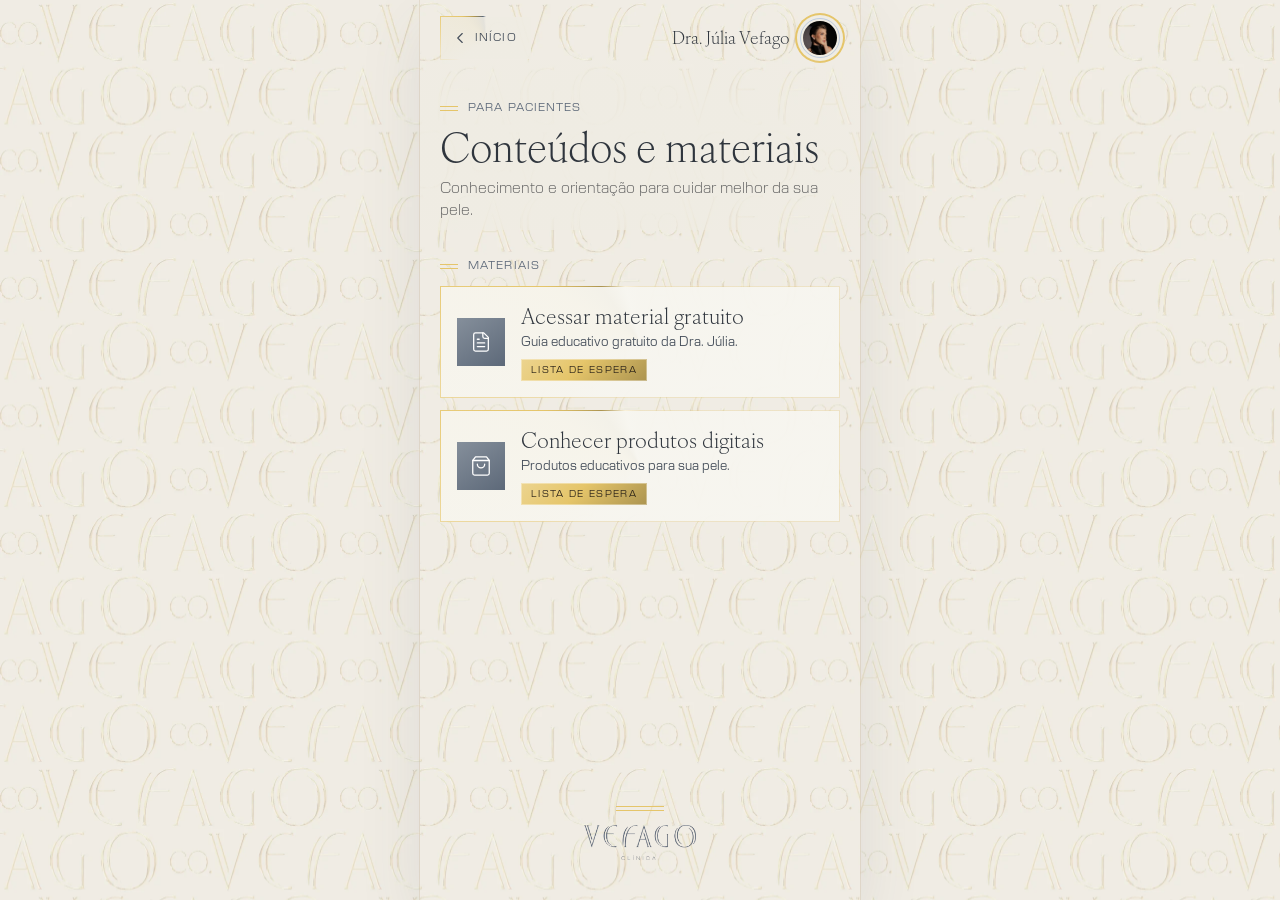
==== conteudos.html @ 75335a1c "Linktree Dra. Júlia Vefago: Início, Conteúdos e Instituto Co-Authored-By: Claude Opus 5.5 <noreply@a" ====
<!doctype html>
<html lang="pt-BR">
<head>
<meta charset="utf-8">
<meta name="viewport" content="width=device-width, initial-scale=1, viewport-fit=cover">
<title>Conteúdos e materiais · Dra. Júlia Vefago</title>
<meta name="description" content="Materiais educativos e produtos digitais da Dra. Júlia Vefago.">
<meta name="theme-color" content="#efece3">
<meta property="og:title" content="Conteúdos e materiais · Dra. Júlia Vefago">
<meta property="og:description" content="Materiais educativos e produtos digitais da Dra. Júlia Vefago.">
<meta property="og:image" content="/assets/dra-julia-vefago.webp">
<meta property="og:type" content="website">
<meta property="og:locale" content="pt_BR">
<link rel="icon" href="/assets/dra-julia-vefago.webp">
<link rel="preload" href="/assets/fonts/IvyOraText-Light.woff" as="font" type="font/woff" crossorigin>
<link rel="stylesheet" href="/assets/tokens.css">
<style>

@font-face{font-family:"IvyOra Text";src:url(/assets/fonts/IvyOraText-Light.woff) format("woff");font-weight:100 900;font-style:normal;font-display:swap}
@font-face{font-family:"New Science";src:url(/assets/fonts/NewScience-Thin.woff) format("woff");font-weight:100;font-style:normal;font-display:swap}
@font-face{font-family:"New Science";src:url(/assets/fonts/NewScience-Light.woff) format("woff");font-weight:300;font-style:normal;font-display:swap}
@font-face{font-family:"New Science";src:url(/assets/fonts/NewScience-Regular.woff) format("woff");font-weight:400;font-style:normal;font-display:swap}
@property --vf-a{syntax:"<angle>";inherits:false;initial-value:0deg}
@keyframes vf-spin{to{--vf-a:360deg}}
body{margin:0;background:#efece3;-webkit-font-smoothing:antialiased;font-synthesis:none}
a{color:#5d6979}a:hover{color:#464f5b}
.vf-wall{background-image:url(/assets/wallpaper.webp);background-repeat:repeat;background-size:340px auto;background-position:center top}
.vf-link{border:1.5px solid transparent;background:linear-gradient(160deg,#eff2f7 0%,#dee6ef 45%,#bdccdf 100%) padding-box,conic-gradient(from var(--vf-a),rgba(195,173,137,0) 0deg,rgba(195,173,137,0) 265deg,#ecd48f 295deg,#e5c56a 318deg,#ac9450 334deg,#5d6979 352deg,rgba(195,173,137,0) 360deg) border-box,linear-gradient(#d7c8b1,#d7c8b1) border-box;animation:vf-spin 6s linear infinite;transition:transform .2s ease,box-shadow .25s ease}
.vf-back{border:1.5px solid transparent;background:linear-gradient(rgba(239,236,227,.92),rgba(239,236,227,.92)) padding-box,conic-gradient(from var(--vf-a),rgba(195,173,137,0) 0deg,rgba(195,173,137,0) 230deg,#ecd48f 280deg,#e5c56a 312deg,#ac9450 332deg,#5d6979 352deg,rgba(195,173,137,0) 360deg) border-box;animation:vf-spin 6s linear infinite;animation-delay:-3s;transition:transform .2s ease}
.vf-link:hover,.vf-back:hover{transform:translateY(-1px)}
.vf-link:hover{box-shadow:0 12px 28px rgba(70,79,91,.14)}
.vf-link:active{transform:scale(.99)}
.vf-link:focus-visible,.vf-back:focus-visible{outline:2px solid #5d6979;outline-offset:3px}
.vf-form{border:1.5px solid transparent;background:linear-gradient(rgba(247,246,241,.95),rgba(247,246,241,.95)) padding-box,conic-gradient(from var(--vf-a),rgba(229,197,106,.25) 0deg,rgba(229,197,106,.25) 220deg,#ecd48f 265deg,#e5c56a 300deg,#ac9450 325deg,#f9f1da 345deg,rgba(229,197,106,.25) 360deg) border-box;animation:vf-spin 6s linear infinite;transition:transform .2s ease,box-shadow .25s ease}
.vf-form + .vf-form{animation-delay:-3s}
.vf-form:hover{transform:translateY(-1px);box-shadow:0 12px 28px rgba(70,79,91,.12)}
.vf-form:focus-visible{outline:2px solid #5d6979;outline-offset:3px}
@media (prefers-reduced-motion:reduce){.vf-link,.vf-back,.vf-form{animation:none}}

html{background:#efece3}
body{min-height:100vh;background-color:#efece3;background-image:url(/assets/wallpaper.webp);background-repeat:repeat;background-size:340px auto}
.vf-root{width:100%;max-width:440px;min-height:100vh;min-height:100dvh;margin:0 auto}
@media (min-width:480px){.vf-root{box-shadow:0 0 0 1px rgba(195,173,137,.25),0 24px 60px rgba(70,79,91,.10)}}
</style>
</head>
<body>
<div class="vf-wall vf-root" style=" box-sizing: border-box; background-color: var(--surface); color: var(--ink); font-family: var(--font-sans); display: flex; flex-direction: column; padding-bottom: 40px">

<header style="display: flex; align-items: center; justify-content: space-between; padding: 16px 20px 0">
<a class="vf-back" href="/" style="display: flex; align-items: center; gap: 6px; min-height: 44px; padding: 0 14px 0 10px; box-sizing: border-box; border-radius: 0; color: var(--brand-strong); text-decoration: none; font-size: 11px; line-height: 16px; font-weight: 400; letter-spacing: 0.1em; text-transform: uppercase"><svg width="18" height="18" viewBox="0 0 24 24" fill="none" stroke="currentColor" stroke-width="1.5" stroke-linecap="round" stroke-linejoin="round" aria-hidden="true"><path d="m15 18-6-6 6-6"/></svg>Início</a>
<div style="display: flex; align-items: center; gap: 10px">
<span style="font-family: var(--font-display); font-size: 17px; line-height: 20px; font-weight: 500; color: var(--ink)">Dra. Júlia Vefago</span>
<img src="/assets/dra-julia-vefago.webp" alt="" style="width: 40px; height: 40px; border-radius: 50%; object-fit: cover; padding: 2px; background: var(--surface); border: 1px solid var(--signature-blue); box-shadow: 0 0 0 3px var(--surface), 0 0 0 5px var(--gold-400); box-sizing: border-box">
</div>
</header>

<section style="display: flex; flex-direction: column; gap: 10px; padding: 40px 20px 8px; background: radial-gradient(ellipse 85% 75% at 35% 55%, rgba(239,236,227,.96) 0%, rgba(239,236,227,.85) 55%, rgba(239,236,227,0) 100%)">
<p style="margin: 0; display: flex; align-items: center; gap: 10px; font-size: 11px; line-height: 16px; font-weight: 400; letter-spacing: 0.1em; text-transform: uppercase; color: var(--brand)"><span style="width: 18px; height: 3px; border-top: 1px solid var(--gold-400); border-bottom: 1px solid var(--gold-400)"></span>Para pacientes</p>
<h1 style="margin: 0; font-family: var(--font-display); font-size: 40px; line-height: 42px; font-weight: 400; letter-spacing: 0; color: var(--ink)">Conteúdos e materiais</h1>
<p style="margin: 0; font-size: 15px; line-height: 22px; font-weight: 300; color: var(--ink-muted)">Conhecimento e orientação para cuidar melhor da sua pele.</p>
</section>

<main style="display: flex; flex-direction: column; gap: 12px; padding: 20px 20px 0">

<div style="display: flex; flex-direction: column; gap: 12px">
<p style="margin: 8px 0 0; display: flex; align-items: center; gap: 10px; font-size: 11px; line-height: 16px; font-weight: 400; letter-spacing: 0.1em; text-transform: uppercase; color: var(--brand)"><span style="width: 18px; height: 3px; border-top: 1px solid var(--gold-400); border-bottom: 1px solid var(--gold-400)"></span>Materiais</p>
<a class="vf-form" href="https://docs.google.com/forms/d/e/1FAIpQLSfJurE34i7GXrMvcHGBkDvWevO4Frg9Rt8OJAYVegTVzg6_gQ/viewform" target="_blank" rel="noopener noreferrer" style="display: flex; align-items: center; gap: 16px; padding: 16px; min-height: 88px; box-sizing: border-box; border-radius: 0; color: var(--ink); text-decoration: none">
<span style="flex: none; width: 48px; height: 48px; display: flex; align-items: center; justify-content: center; border-radius: 0; background: linear-gradient(145deg, var(--slate-300) 0%, var(--slate-400) 100%); color: #ffffff"><svg width="22" height="22" viewBox="0 0 24 24" fill="none" stroke="currentColor" stroke-width="1.4" stroke-linecap="round" stroke-linejoin="round" aria-hidden="true"><path d="M15 2H6a2 2 0 0 0-2 2v16a2 2 0 0 0 2 2h12a2 2 0 0 0 2-2V7Z"/><path d="M14 2v4a2 2 0 0 0 2 2h4"/><path d="M10 9H8"/><path d="M16 13H8"/><path d="M16 17H8"/></svg></span>
<span style="flex: 1; min-width: 0; display: flex; flex-direction: column; gap: 4px"><span style="font-family: var(--font-display); font-size: 21px; line-height: 26px; font-weight: 500">Acessar material gratuito</span><span style="font-size: 12.5px; line-height: 18px; font-weight: 400; color: var(--brand-strong)">Guia educativo gratuito da Dra. Júlia.</span><span style="align-self: flex-start; margin-top: 4px; padding: 4px 10px; border-radius: 0; background: linear-gradient(135deg, var(--gold-300) 0%, var(--gold-400) 45%, var(--gold-500) 100%); box-shadow: inset 0 0 0 1px rgba(255,255,255,.35); font-size: 9.5px; line-height: 14px; font-weight: 400; letter-spacing: 0.14em; text-transform: uppercase; color: var(--tan-700)">Lista de espera</span></span>
</a>
<a class="vf-form" href="https://docs.google.com/forms/d/e/1FAIpQLScnQIp0qudEwHZ3X28LDNQwx2rnPgCQ1VS3OzBlpybaaiGBhg/viewform" target="_blank" rel="noopener noreferrer" style="display: flex; align-items: center; gap: 16px; padding: 16px; min-height: 88px; box-sizing: border-box; border-radius: 0; color: var(--ink); text-decoration: none">
<span style="flex: none; width: 48px; height: 48px; display: flex; align-items: center; justify-content: center; border-radius: 0; background: linear-gradient(145deg, var(--slate-300) 0%, var(--slate-400) 100%); color: #ffffff"><svg width="22" height="22" viewBox="0 0 24 24" fill="none" stroke="currentColor" stroke-width="1.4" stroke-linecap="round" stroke-linejoin="round" aria-hidden="true"><path d="M6 2 3 6v14a2 2 0 0 0 2 2h14a2 2 0 0 0 2-2V6l-3-4Z"/><path d="M3 6h18"/><path d="M16 10a4 4 0 0 1-8 0"/></svg></span>
<span style="flex: 1; min-width: 0; display: flex; flex-direction: column; gap: 4px"><span style="font-family: var(--font-display); font-size: 21px; line-height: 26px; font-weight: 500">Conhecer produtos digitais</span><span style="font-size: 12.5px; line-height: 18px; font-weight: 400; color: var(--brand-strong)">Produtos educativos para sua pele.</span><span style="align-self: flex-start; margin-top: 4px; padding: 4px 10px; border-radius: 0; background: linear-gradient(135deg, var(--gold-300) 0%, var(--gold-400) 45%, var(--gold-500) 100%); box-shadow: inset 0 0 0 1px rgba(255,255,255,.35); font-size: 9.5px; line-height: 14px; font-weight: 400; letter-spacing: 0.14em; text-transform: uppercase; color: var(--tan-700)">Lista de espera</span></span>
</a>
</div>


</main>

<footer style="display: flex; flex-direction: column; align-items: center; gap: 14px; margin-top: auto; padding: 40px 20px 0">
<span aria-hidden="true" style="width: 48px; height: 3px; border-top: 1px solid var(--gold-400); border-bottom: 1px solid var(--gold-400)"></span>
<img src="/assets/logo-vefago.png" alt="Vefago Clínica" style="width: 112px; height: auto">
</footer>

</div>
</body>
</html>
---- assets/tokens.css ----
/* Vefago Co. — generated from tokens.json */
:root, [data-theme="light"] {
  --surface: var(--cream-200);
  --surface-raised: #ffffff;
  --surface-blue: #eff2f7;
  --surface-cream: var(--cream-100);
  --icon-tile: var(--signature-blue);
  --line: var(--tan-100);
  --ink: #2f353d;
  --ink-muted: #626262;
  --brand: #5d6979;
  --brand-strong: #464f5b;
  --on-brand: #ffffff;
  --gold: #dedac8;
  --gold-wash: var(--gold-100);
  --gold-rule: var(--gold-300);
  --gold-ink: var(--tan-500);
  --photo-ring: var(--tan-200);
  --signature-blue: #beccdf;
  --focus-ring: #5d6979;
  --blue-100: #eff2f7;
  --blue-200: #dee6ef;
  --blue-300: #ced9e7;
  --blue-400: #bdccdf;
  --blue-500: #8e99a7;
  --blue-600: #5f6670;
  --blue-700: #2f3338;
  --slate-100: #d7dade;
  --slate-200: #aeb4bc;
  --slate-300: #858f9b;
  --slate-400: #5d6979;
  --slate-500: #464f5b;
  --slate-600: #2f353d;
  --slate-700: #171a1e;
  --cream-100: #f7f6f1;
  --cream-200: #efece3;
  --cream-300: #e6e3d4;
  --cream-400: #ded9c6;
  --cream-500: #a7a395;
  --cream-600: #6f6d63;
  --cream-700: #383632;
  --gray-100: #d8d8d8;
  --gray-200: #b1b1b1;
  --gray-300: #898989;
  --gray-400: #626262;
  --gray-500: #4a4a4a;
  --gray-600: #313131;
  --gray-700: #191919;
  --tan-100: #ebe3d8;
  --tan-200: #d7c8b1;
  --tan-300: #c3ad89;
  --tan-400: #af9162;
  --tan-500: #836d4a;
  --tan-600: #584931;
  --tan-700: #2c2419;
  --gold-100: #f9f1da;
  --gold-200: #f2e2b5;
  --gold-300: #ecd48f;
  --gold-400: #e5c56a;
  --gold-500: #ac9450;
  --gold-600: #736335;
  --gold-700: #39311b;
  --shadow-card: 0 1px 2px rgba(47,53,61,0.04), 0 6px 20px rgba(47,53,61,0.05);
  --shadow-none: none;
}
:root {
  --space-1: 4px;
  --space-2: 8px;
  --space-3: 12px;
  --space-4: 16px;
  --space-5: 20px;
  --space-6: 24px;
  --space-8: 32px;
  --space-12: 48px;
  --radius-sm: 0;
  --radius-md: 0;
  --radius-lg: 0;
  --radius-pill: 999px;
  --font-display: "IvyOra Text", "IvyOra Display", Georgia, serif;
  --font-sans: "New Science", "Helvetica Neue", Arial, sans-serif;
}
.display-xl { font-family: var(--font-display); font-size: 44px; line-height: 46px; font-weight: 300; letter-spacing: 0; }
.display-lg { font-family: var(--font-display); font-size: 32px; line-height: 36px; font-weight: 300; letter-spacing: 0; }
.display-signature { font-family: var(--font-display); font-size: 26px; line-height: 30px; font-weight: 300; letter-spacing: 0; }
.title-card { font-family: var(--font-display); font-size: 21px; line-height: 26px; font-weight: 300; letter-spacing: 0; }
.eyebrow { font-family: var(--font-sans); font-size: 11px; line-height: 16px; font-weight: 400; letter-spacing: 0.1em; }
.credential { font-family: var(--font-sans); font-size: 11px; line-height: 18px; font-weight: 400; letter-spacing: 0.08em; }
.body { font-family: var(--font-sans); font-size: 15px; line-height: 22px; font-weight: 300; letter-spacing: 0; }
.caption { font-family: var(--font-sans); font-size: 13px; line-height: 18px; font-weight: 400; letter-spacing: 0.01em; }
.button { font-family: var(--font-sans); font-size: 12px; line-height: 16px; font-weight: 400; letter-spacing: 0.1em; }
@font-face { font-family: "IvyOra Text"; src: url("fonts/IvyOraText-Light.woff") format("woff"); font-weight: 100 900; font-style: normal; font-display: swap; }
@font-face { font-family: "New Science"; src: url("fonts/NewScience-Thin.woff") format("woff"); font-weight: 100; font-style: normal; font-display: swap; }
@font-face { font-family: "New Science"; src: url("fonts/NewScience-Light.woff") format("woff"); font-weight: 300; font-style: normal; font-display: swap; }
@font-face { font-family: "New Science"; src: url("fonts/NewScience-Regular.woff") format("woff"); font-weight: 400; font-style: normal; font-display: swap; }
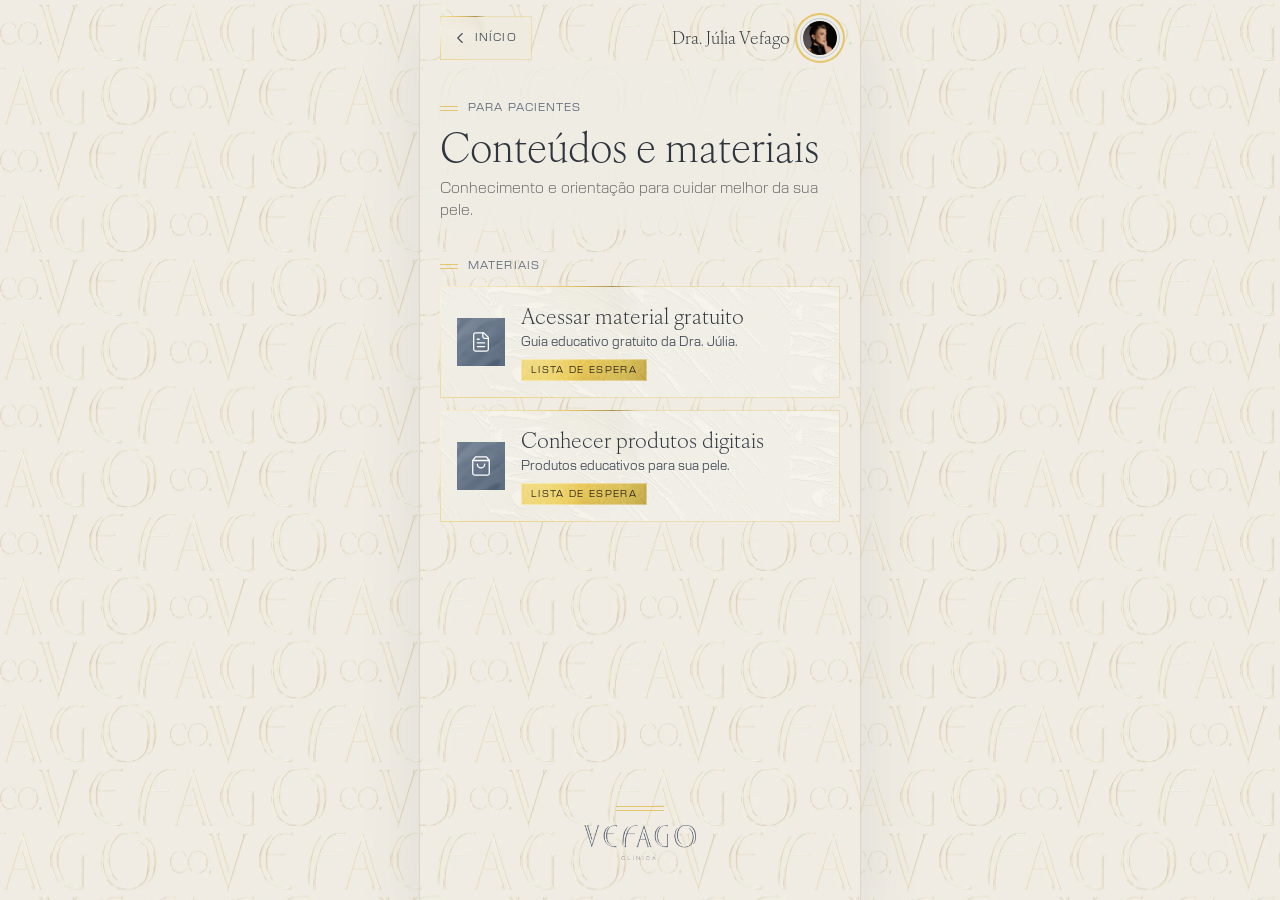
==== commit a8584d4d: "Bordas douradas animadas em todos os botões, texturas da marca e novos links de WhatsApp e Maps Co-A" ====
--- a/conteudos.html
+++ b/conteudos.html
@@ -36,6 +36,23 @@
 .vf-form:hover{transform:translateY(-1px);box-shadow:0 12px 28px rgba(70,79,91,.12)}
 .vf-form:focus-visible{outline:2px solid #5d6979;outline-offset:3px}
 @media (prefers-reduced-motion:reduce){.vf-link,.vf-back,.vf-form{animation:none}}
+/* borda dourada animada unificada + texturas */
+.vf-link,.vf-hub,.vf-cta,.vf-back,.vf-back-dark,.vf-form{position:relative;isolation:isolate}
+.vf-link{background:linear-gradient(160deg,#eff2f7 0%,#dee6ef 45%,#bdccdf 100%) padding-box,conic-gradient(from var(--vf-a),rgba(229,197,106,.38) 0deg,rgba(229,197,106,.38) 205deg,#ecd48f 250deg,#fbf3dc 282deg,#e5c56a 308deg,#ac9450 334deg,rgba(229,197,106,.38) 360deg) border-box}
+.vf-hub{overflow:hidden;background:linear-gradient(165deg,#f9f1da 0%,#f2e2b5 50%,#ecd48f 100%) padding-box,conic-gradient(from var(--vf-a),rgba(229,197,106,.38) 0deg,rgba(229,197,106,.38) 205deg,#ecd48f 250deg,#fbf3dc 282deg,#e5c56a 308deg,#ac9450 334deg,rgba(229,197,106,.38) 360deg) border-box}
+.vf-hub-dark{background:linear-gradient(160deg,#464f5b 0%,#2f353d 100%) padding-box,conic-gradient(from var(--vf-a),rgba(229,197,106,.38) 0deg,rgba(229,197,106,.38) 205deg,#ecd48f 250deg,#fbf3dc 282deg,#e5c56a 308deg,#ac9450 334deg,rgba(229,197,106,.38) 360deg) border-box}
+.vf-cta{background:linear-gradient(135deg,#5d6979 0%,#464f5b 100%) padding-box,conic-gradient(from var(--vf-a),rgba(229,197,106,.38) 0deg,rgba(229,197,106,.38) 205deg,#ecd48f 250deg,#fbf3dc 282deg,#e5c56a 308deg,#ac9450 334deg,rgba(229,197,106,.38) 360deg) border-box}
+.vf-back{background:linear-gradient(rgba(239,236,227,.92),rgba(239,236,227,.92)) padding-box,conic-gradient(from var(--vf-a),rgba(229,197,106,.38) 0deg,rgba(229,197,106,.38) 205deg,#ecd48f 250deg,#fbf3dc 282deg,#e5c56a 308deg,#ac9450 334deg,rgba(229,197,106,.38) 360deg) border-box}
+.vf-back-dark{background:linear-gradient(#2f353d,#2f353d) padding-box,conic-gradient(from var(--vf-a),rgba(229,197,106,.38) 0deg,rgba(229,197,106,.38) 205deg,#ecd48f 250deg,#fbf3dc 282deg,#e5c56a 308deg,#ac9450 334deg,rgba(229,197,106,.38) 360deg) border-box}
+.vf-form{background:linear-gradient(rgba(247,246,241,.95),rgba(247,246,241,.95)) padding-box,conic-gradient(from var(--vf-a),rgba(229,197,106,.38) 0deg,rgba(229,197,106,.38) 205deg,#ecd48f 250deg,#fbf3dc 282deg,#e5c56a 308deg,#ac9450 334deg,rgba(229,197,106,.38) 360deg) border-box}
+.vf-link::before,.vf-hub::before,.vf-cta::before,.vf-form::before{content:"";position:absolute;inset:0;z-index:-1;pointer-events:none}
+.vf-link::before{background:url(/assets/tex-water.webp) center/420px auto;mix-blend-mode:multiply;opacity:.3}
+.vf-cta::before{background:url(/assets/tex-ripple.webp) 30% 40%/300px auto;mix-blend-mode:soft-light;opacity:.3}
+.vf-hub::before{background:url(/assets/tex-gold.webp) center/300px auto;mix-blend-mode:multiply;opacity:.22}
+.vf-hub-dark::before{background:url(/assets/tex-ripple.webp) 60% 30%/340px auto;mix-blend-mode:soft-light;opacity:.3}
+.vf-form::before{background:url(/assets/tex-lines.webp) center/300px auto;mix-blend-mode:multiply;opacity:.09}
+.vf-hub::after{content:"";position:absolute;right:-70px;bottom:-46px;width:260px;height:152px;z-index:-1;pointer-events:none;background:url("data:image/svg+xml,%3Csvg xmlns='http://www.w3.org/2000/svg' viewBox='0 0 240 140'%3E%3Cg fill='none' stroke='%23ac9450' stroke-width='.8'%3E%3Ccircle cx='80' cy='70' r='58'/%3E%3Ccircle cx='160' cy='70' r='58'/%3E%3Ccircle cx='120' cy='70' r='38'/%3E%3C/g%3E%3C/svg%3E") center/contain no-repeat;opacity:.45}
+.vf-hub-dark::after{background-image:url("data:image/svg+xml,%3Csvg xmlns='http://www.w3.org/2000/svg' viewBox='0 0 240 140'%3E%3Cg fill='none' stroke='%23ecd48f' stroke-width='.8'%3E%3Ccircle cx='80' cy='70' r='58'/%3E%3Ccircle cx='160' cy='70' r='58'/%3E%3Ccircle cx='120' cy='70' r='38'/%3E%3C/g%3E%3C/svg%3E");opacity:.28}
 
 html{background:#efece3}
 body{min-height:100vh;background-color:#efece3;background-image:url(/assets/wallpaper.webp);background-repeat:repeat;background-size:340px auto}
@@ -65,12 +82,12 @@
 <div style="display: flex; flex-direction: column; gap: 12px">
 <p style="margin: 8px 0 0; display: flex; align-items: center; gap: 10px; font-size: 11px; line-height: 16px; font-weight: 400; letter-spacing: 0.1em; text-transform: uppercase; color: var(--brand)"><span style="width: 18px; height: 3px; border-top: 1px solid var(--gold-400); border-bottom: 1px solid var(--gold-400)"></span>Materiais</p>
 <a class="vf-form" href="https://docs.google.com/forms/d/e/1FAIpQLSfJurE34i7GXrMvcHGBkDvWevO4Frg9Rt8OJAYVegTVzg6_gQ/viewform" target="_blank" rel="noopener noreferrer" style="display: flex; align-items: center; gap: 16px; padding: 16px; min-height: 88px; box-sizing: border-box; border-radius: 0; color: var(--ink); text-decoration: none">
-<span style="flex: none; width: 48px; height: 48px; display: flex; align-items: center; justify-content: center; border-radius: 0; background: linear-gradient(145deg, var(--slate-300) 0%, var(--slate-400) 100%); color: #ffffff"><svg width="22" height="22" viewBox="0 0 24 24" fill="none" stroke="currentColor" stroke-width="1.4" stroke-linecap="round" stroke-linejoin="round" aria-hidden="true"><path d="M15 2H6a2 2 0 0 0-2 2v16a2 2 0 0 0 2 2h12a2 2 0 0 0 2-2V7Z"/><path d="M14 2v4a2 2 0 0 0 2 2h4"/><path d="M10 9H8"/><path d="M16 13H8"/><path d="M16 17H8"/></svg></span>
-<span style="flex: 1; min-width: 0; display: flex; flex-direction: column; gap: 4px"><span style="font-family: var(--font-display); font-size: 21px; line-height: 26px; font-weight: 500">Acessar material gratuito</span><span style="font-size: 12.5px; line-height: 18px; font-weight: 400; color: var(--brand-strong)">Guia educativo gratuito da Dra. Júlia.</span><span style="align-self: flex-start; margin-top: 4px; padding: 4px 10px; border-radius: 0; background: linear-gradient(135deg, var(--gold-300) 0%, var(--gold-400) 45%, var(--gold-500) 100%); box-shadow: inset 0 0 0 1px rgba(255,255,255,.35); font-size: 9.5px; line-height: 14px; font-weight: 400; letter-spacing: 0.14em; text-transform: uppercase; color: var(--tan-700)">Lista de espera</span></span>
+<span style="flex: none; width: 48px; height: 48px; display: flex; align-items: center; justify-content: center; border-radius: 0; background: url(/assets/tex-ripple-soft.webp) 40% 40%/150px auto, linear-gradient(145deg, var(--slate-300) 0%, var(--slate-400) 100%); background-blend-mode: soft-light, normal; color: #ffffff"><svg width="22" height="22" viewBox="0 0 24 24" fill="none" stroke="currentColor" stroke-width="1.4" stroke-linecap="round" stroke-linejoin="round" aria-hidden="true"><path d="M15 2H6a2 2 0 0 0-2 2v16a2 2 0 0 0 2 2h12a2 2 0 0 0 2-2V7Z"/><path d="M14 2v4a2 2 0 0 0 2 2h4"/><path d="M10 9H8"/><path d="M16 13H8"/><path d="M16 17H8"/></svg></span>
+<span style="flex: 1; min-width: 0; display: flex; flex-direction: column; gap: 4px"><span style="font-family: var(--font-display); font-size: 21px; line-height: 26px; font-weight: 500">Acessar material gratuito</span><span style="font-size: 12.5px; line-height: 18px; font-weight: 400; color: var(--brand-strong)">Guia educativo gratuito da Dra. Júlia.</span><span style="align-self: flex-start; margin-top: 4px; padding: 4px 10px; border-radius: 0; background: url(/assets/tex-gold.webp) center/160px auto, linear-gradient(135deg, var(--gold-300) 0%, var(--gold-400) 45%, var(--gold-500) 100%); background-blend-mode: soft-light, normal; box-shadow: inset 0 0 0 1px rgba(255,255,255,.35); font-size: 9.5px; line-height: 14px; font-weight: 400; letter-spacing: 0.14em; text-transform: uppercase; color: var(--tan-700)">Lista de espera</span></span>
 </a>
 <a class="vf-form" href="https://docs.google.com/forms/d/e/1FAIpQLScnQIp0qudEwHZ3X28LDNQwx2rnPgCQ1VS3OzBlpybaaiGBhg/viewform" target="_blank" rel="noopener noreferrer" style="display: flex; align-items: center; gap: 16px; padding: 16px; min-height: 88px; box-sizing: border-box; border-radius: 0; color: var(--ink); text-decoration: none">
-<span style="flex: none; width: 48px; height: 48px; display: flex; align-items: center; justify-content: center; border-radius: 0; background: linear-gradient(145deg, var(--slate-300) 0%, var(--slate-400) 100%); color: #ffffff"><svg width="22" height="22" viewBox="0 0 24 24" fill="none" stroke="currentColor" stroke-width="1.4" stroke-linecap="round" stroke-linejoin="round" aria-hidden="true"><path d="M6 2 3 6v14a2 2 0 0 0 2 2h14a2 2 0 0 0 2-2V6l-3-4Z"/><path d="M3 6h18"/><path d="M16 10a4 4 0 0 1-8 0"/></svg></span>
-<span style="flex: 1; min-width: 0; display: flex; flex-direction: column; gap: 4px"><span style="font-family: var(--font-display); font-size: 21px; line-height: 26px; font-weight: 500">Conhecer produtos digitais</span><span style="font-size: 12.5px; line-height: 18px; font-weight: 400; color: var(--brand-strong)">Produtos educativos para sua pele.</span><span style="align-self: flex-start; margin-top: 4px; padding: 4px 10px; border-radius: 0; background: linear-gradient(135deg, var(--gold-300) 0%, var(--gold-400) 45%, var(--gold-500) 100%); box-shadow: inset 0 0 0 1px rgba(255,255,255,.35); font-size: 9.5px; line-height: 14px; font-weight: 400; letter-spacing: 0.14em; text-transform: uppercase; color: var(--tan-700)">Lista de espera</span></span>
+<span style="flex: none; width: 48px; height: 48px; display: flex; align-items: center; justify-content: center; border-radius: 0; background: url(/assets/tex-ripple-soft.webp) 40% 40%/150px auto, linear-gradient(145deg, var(--slate-300) 0%, var(--slate-400) 100%); background-blend-mode: soft-light, normal; color: #ffffff"><svg width="22" height="22" viewBox="0 0 24 24" fill="none" stroke="currentColor" stroke-width="1.4" stroke-linecap="round" stroke-linejoin="round" aria-hidden="true"><path d="M6 2 3 6v14a2 2 0 0 0 2 2h14a2 2 0 0 0 2-2V6l-3-4Z"/><path d="M3 6h18"/><path d="M16 10a4 4 0 0 1-8 0"/></svg></span>
+<span style="flex: 1; min-width: 0; display: flex; flex-direction: column; gap: 4px"><span style="font-family: var(--font-display); font-size: 21px; line-height: 26px; font-weight: 500">Conhecer produtos digitais</span><span style="font-size: 12.5px; line-height: 18px; font-weight: 400; color: var(--brand-strong)">Produtos educativos para sua pele.</span><span style="align-self: flex-start; margin-top: 4px; padding: 4px 10px; border-radius: 0; background: url(/assets/tex-gold.webp) center/160px auto, linear-gradient(135deg, var(--gold-300) 0%, var(--gold-400) 45%, var(--gold-500) 100%); background-blend-mode: soft-light, normal; box-shadow: inset 0 0 0 1px rgba(255,255,255,.35); font-size: 9.5px; line-height: 14px; font-weight: 400; letter-spacing: 0.14em; text-transform: uppercase; color: var(--tan-700)">Lista de espera</span></span>
 </a>
 </div>
 
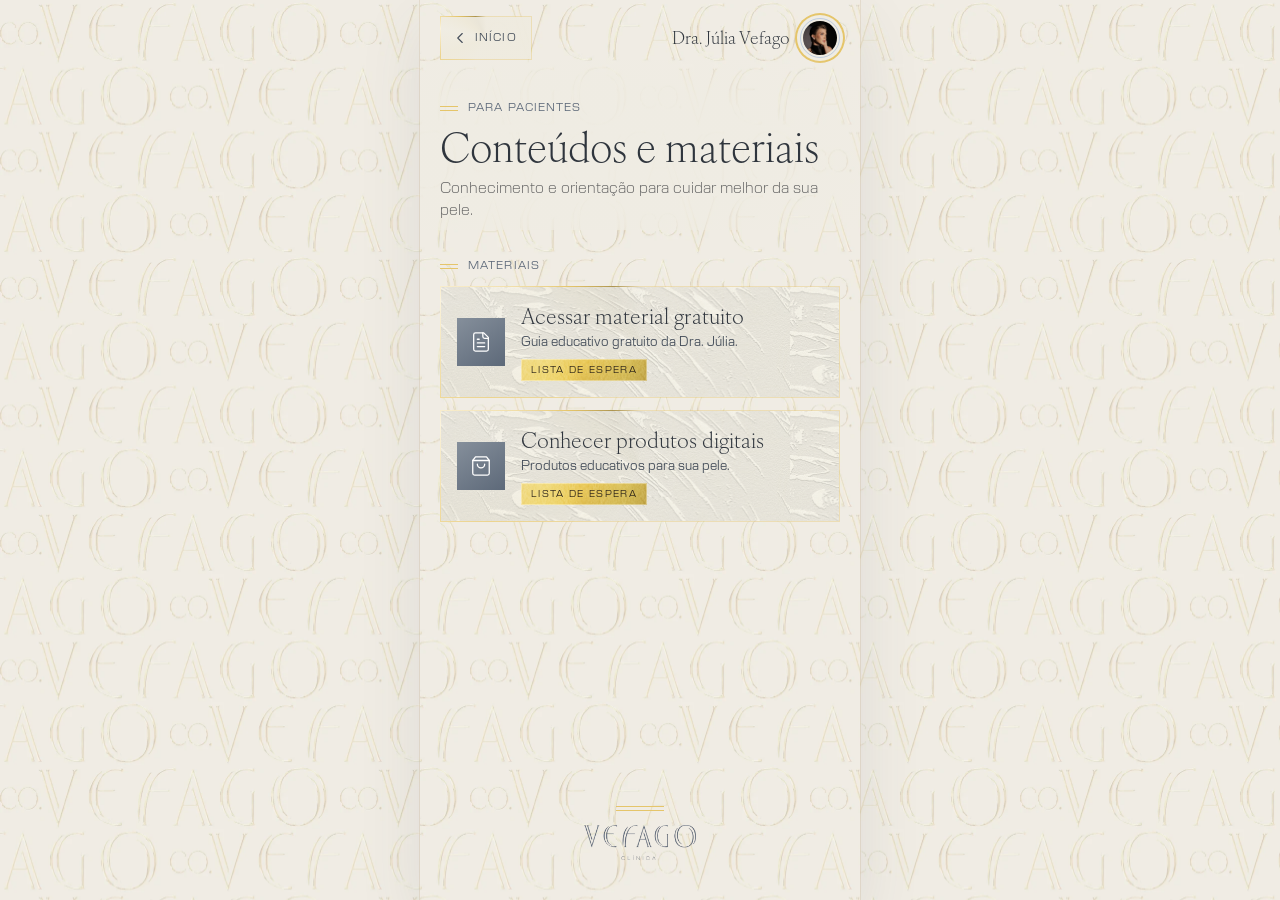
==== commit d5742d0e: "Texturas mais evidentes nos botões; fundos dos ícones sem textura Co-Authored-By: Claude Opus 5.5 <n" ====
--- a/conteudos.html
+++ b/conteudos.html
@@ -46,11 +46,11 @@
 .vf-back-dark{background:linear-gradient(#2f353d,#2f353d) padding-box,conic-gradient(from var(--vf-a),rgba(229,197,106,.38) 0deg,rgba(229,197,106,.38) 205deg,#ecd48f 250deg,#fbf3dc 282deg,#e5c56a 308deg,#ac9450 334deg,rgba(229,197,106,.38) 360deg) border-box}
 .vf-form{background:linear-gradient(rgba(247,246,241,.95),rgba(247,246,241,.95)) padding-box,conic-gradient(from var(--vf-a),rgba(229,197,106,.38) 0deg,rgba(229,197,106,.38) 205deg,#ecd48f 250deg,#fbf3dc 282deg,#e5c56a 308deg,#ac9450 334deg,rgba(229,197,106,.38) 360deg) border-box}
 .vf-link::before,.vf-hub::before,.vf-cta::before,.vf-form::before{content:"";position:absolute;inset:0;z-index:-1;pointer-events:none}
-.vf-link::before{background:url(/assets/tex-water.webp) center/420px auto;mix-blend-mode:multiply;opacity:.3}
-.vf-cta::before{background:url(/assets/tex-ripple.webp) 30% 40%/300px auto;mix-blend-mode:soft-light;opacity:.3}
-.vf-hub::before{background:url(/assets/tex-gold.webp) center/300px auto;mix-blend-mode:multiply;opacity:.22}
-.vf-hub-dark::before{background:url(/assets/tex-ripple.webp) 60% 30%/340px auto;mix-blend-mode:soft-light;opacity:.3}
-.vf-form::before{background:url(/assets/tex-lines.webp) center/300px auto;mix-blend-mode:multiply;opacity:.09}
+.vf-link::before{background:url(/assets/tex-water.webp) center/420px auto;mix-blend-mode:multiply;opacity:.7}
+.vf-cta::before{background:url(/assets/tex-ripple.webp) 30% 40%/300px auto;mix-blend-mode:soft-light;opacity:.62}
+.vf-hub::before{background:url(/assets/tex-gold.webp) center/300px auto;mix-blend-mode:multiply;opacity:.45}
+.vf-hub-dark::before{background:url(/assets/tex-ripple.webp) 60% 30%/340px auto;mix-blend-mode:soft-light;opacity:.6}
+.vf-form::before{background:url(/assets/tex-lines.webp) center/300px auto;mix-blend-mode:multiply;opacity:.22}
 .vf-hub::after{content:"";position:absolute;right:-70px;bottom:-46px;width:260px;height:152px;z-index:-1;pointer-events:none;background:url("data:image/svg+xml,%3Csvg xmlns='http://www.w3.org/2000/svg' viewBox='0 0 240 140'%3E%3Cg fill='none' stroke='%23ac9450' stroke-width='.8'%3E%3Ccircle cx='80' cy='70' r='58'/%3E%3Ccircle cx='160' cy='70' r='58'/%3E%3Ccircle cx='120' cy='70' r='38'/%3E%3C/g%3E%3C/svg%3E") center/contain no-repeat;opacity:.45}
 .vf-hub-dark::after{background-image:url("data:image/svg+xml,%3Csvg xmlns='http://www.w3.org/2000/svg' viewBox='0 0 240 140'%3E%3Cg fill='none' stroke='%23ecd48f' stroke-width='.8'%3E%3Ccircle cx='80' cy='70' r='58'/%3E%3Ccircle cx='160' cy='70' r='58'/%3E%3Ccircle cx='120' cy='70' r='38'/%3E%3C/g%3E%3C/svg%3E");opacity:.28}
 
@@ -82,11 +82,11 @@
 <div style="display: flex; flex-direction: column; gap: 12px">
 <p style="margin: 8px 0 0; display: flex; align-items: center; gap: 10px; font-size: 11px; line-height: 16px; font-weight: 400; letter-spacing: 0.1em; text-transform: uppercase; color: var(--brand)"><span style="width: 18px; height: 3px; border-top: 1px solid var(--gold-400); border-bottom: 1px solid var(--gold-400)"></span>Materiais</p>
 <a class="vf-form" href="https://docs.google.com/forms/d/e/1FAIpQLSfJurE34i7GXrMvcHGBkDvWevO4Frg9Rt8OJAYVegTVzg6_gQ/viewform" target="_blank" rel="noopener noreferrer" style="display: flex; align-items: center; gap: 16px; padding: 16px; min-height: 88px; box-sizing: border-box; border-radius: 0; color: var(--ink); text-decoration: none">
-<span style="flex: none; width: 48px; height: 48px; display: flex; align-items: center; justify-content: center; border-radius: 0; background: url(/assets/tex-ripple-soft.webp) 40% 40%/150px auto, linear-gradient(145deg, var(--slate-300) 0%, var(--slate-400) 100%); background-blend-mode: soft-light, normal; color: #ffffff"><svg width="22" height="22" viewBox="0 0 24 24" fill="none" stroke="currentColor" stroke-width="1.4" stroke-linecap="round" stroke-linejoin="round" aria-hidden="true"><path d="M15 2H6a2 2 0 0 0-2 2v16a2 2 0 0 0 2 2h12a2 2 0 0 0 2-2V7Z"/><path d="M14 2v4a2 2 0 0 0 2 2h4"/><path d="M10 9H8"/><path d="M16 13H8"/><path d="M16 17H8"/></svg></span>
+<span style="flex: none; width: 48px; height: 48px; display: flex; align-items: center; justify-content: center; border-radius: 0; background: linear-gradient(145deg, var(--slate-300) 0%, var(--slate-400) 100%); color: #ffffff"><svg width="22" height="22" viewBox="0 0 24 24" fill="none" stroke="currentColor" stroke-width="1.4" stroke-linecap="round" stroke-linejoin="round" aria-hidden="true"><path d="M15 2H6a2 2 0 0 0-2 2v16a2 2 0 0 0 2 2h12a2 2 0 0 0 2-2V7Z"/><path d="M14 2v4a2 2 0 0 0 2 2h4"/><path d="M10 9H8"/><path d="M16 13H8"/><path d="M16 17H8"/></svg></span>
 <span style="flex: 1; min-width: 0; display: flex; flex-direction: column; gap: 4px"><span style="font-family: var(--font-display); font-size: 21px; line-height: 26px; font-weight: 500">Acessar material gratuito</span><span style="font-size: 12.5px; line-height: 18px; font-weight: 400; color: var(--brand-strong)">Guia educativo gratuito da Dra. Júlia.</span><span style="align-self: flex-start; margin-top: 4px; padding: 4px 10px; border-radius: 0; background: url(/assets/tex-gold.webp) center/160px auto, linear-gradient(135deg, var(--gold-300) 0%, var(--gold-400) 45%, var(--gold-500) 100%); background-blend-mode: soft-light, normal; box-shadow: inset 0 0 0 1px rgba(255,255,255,.35); font-size: 9.5px; line-height: 14px; font-weight: 400; letter-spacing: 0.14em; text-transform: uppercase; color: var(--tan-700)">Lista de espera</span></span>
 </a>
 <a class="vf-form" href="https://docs.google.com/forms/d/e/1FAIpQLScnQIp0qudEwHZ3X28LDNQwx2rnPgCQ1VS3OzBlpybaaiGBhg/viewform" target="_blank" rel="noopener noreferrer" style="display: flex; align-items: center; gap: 16px; padding: 16px; min-height: 88px; box-sizing: border-box; border-radius: 0; color: var(--ink); text-decoration: none">
-<span style="flex: none; width: 48px; height: 48px; display: flex; align-items: center; justify-content: center; border-radius: 0; background: url(/assets/tex-ripple-soft.webp) 40% 40%/150px auto, linear-gradient(145deg, var(--slate-300) 0%, var(--slate-400) 100%); background-blend-mode: soft-light, normal; color: #ffffff"><svg width="22" height="22" viewBox="0 0 24 24" fill="none" stroke="currentColor" stroke-width="1.4" stroke-linecap="round" stroke-linejoin="round" aria-hidden="true"><path d="M6 2 3 6v14a2 2 0 0 0 2 2h14a2 2 0 0 0 2-2V6l-3-4Z"/><path d="M3 6h18"/><path d="M16 10a4 4 0 0 1-8 0"/></svg></span>
+<span style="flex: none; width: 48px; height: 48px; display: flex; align-items: center; justify-content: center; border-radius: 0; background: linear-gradient(145deg, var(--slate-300) 0%, var(--slate-400) 100%); color: #ffffff"><svg width="22" height="22" viewBox="0 0 24 24" fill="none" stroke="currentColor" stroke-width="1.4" stroke-linecap="round" stroke-linejoin="round" aria-hidden="true"><path d="M6 2 3 6v14a2 2 0 0 0 2 2h14a2 2 0 0 0 2-2V6l-3-4Z"/><path d="M3 6h18"/><path d="M16 10a4 4 0 0 1-8 0"/></svg></span>
 <span style="flex: 1; min-width: 0; display: flex; flex-direction: column; gap: 4px"><span style="font-family: var(--font-display); font-size: 21px; line-height: 26px; font-weight: 500">Conhecer produtos digitais</span><span style="font-size: 12.5px; line-height: 18px; font-weight: 400; color: var(--brand-strong)">Produtos educativos para sua pele.</span><span style="align-self: flex-start; margin-top: 4px; padding: 4px 10px; border-radius: 0; background: url(/assets/tex-gold.webp) center/160px auto, linear-gradient(135deg, var(--gold-300) 0%, var(--gold-400) 45%, var(--gold-500) 100%); background-blend-mode: soft-light, normal; box-shadow: inset 0 0 0 1px rgba(255,255,255,.35); font-size: 9.5px; line-height: 14px; font-weight: 400; letter-spacing: 0.14em; text-transform: uppercase; color: var(--tan-700)">Lista de espera</span></span>
 </a>
 </div>
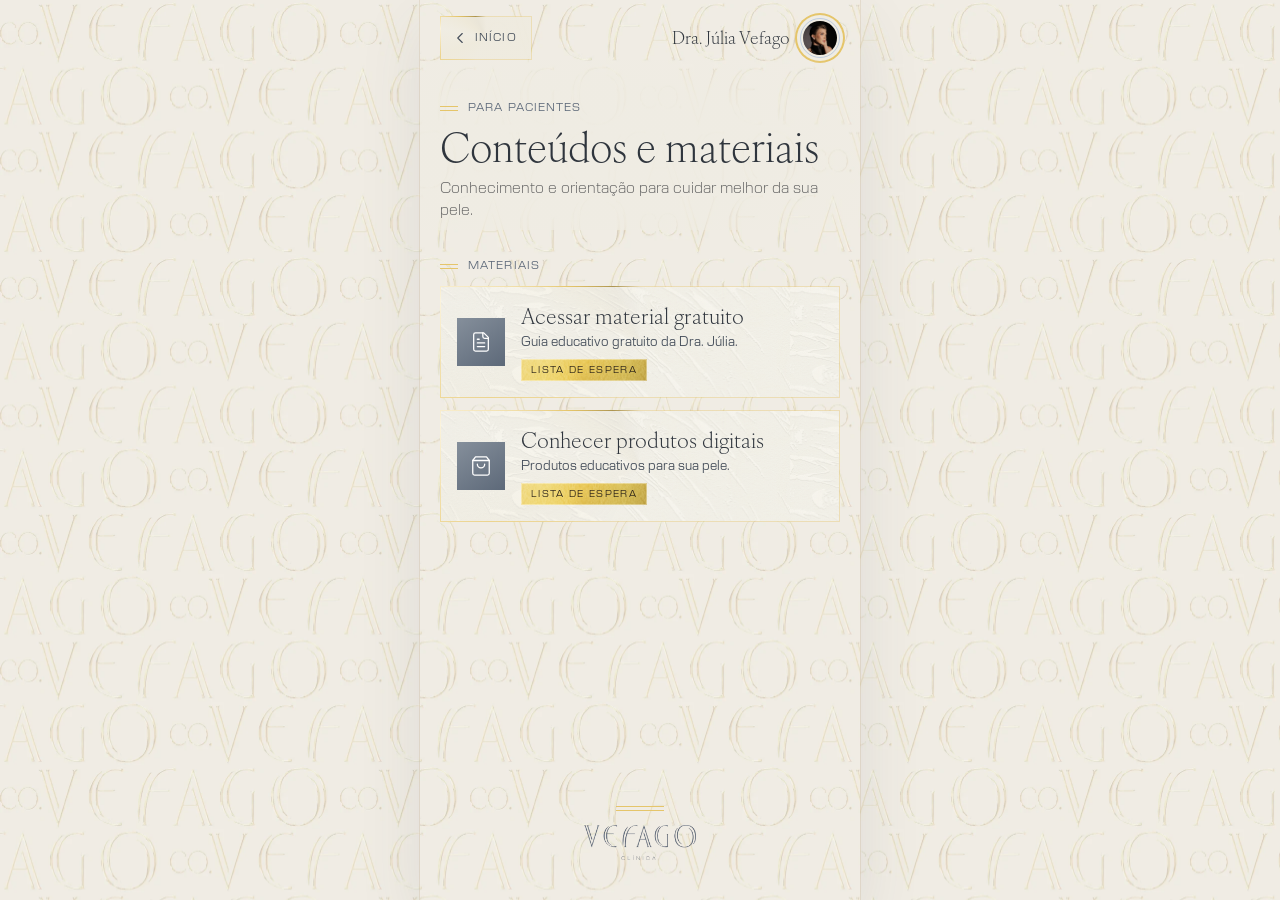
==== commit 7aca7458: "Dourado acetinado no card Conteúdos, água azul-clara nos botões de site e mapa, formulários com text" ====
--- a/conteudos.html
+++ b/conteudos.html
@@ -39,18 +39,18 @@
 /* borda dourada animada unificada + texturas */
 .vf-link,.vf-hub,.vf-cta,.vf-back,.vf-back-dark,.vf-form{position:relative;isolation:isolate}
 .vf-link{background:linear-gradient(160deg,#eff2f7 0%,#dee6ef 45%,#bdccdf 100%) padding-box,conic-gradient(from var(--vf-a),rgba(229,197,106,.38) 0deg,rgba(229,197,106,.38) 205deg,#ecd48f 250deg,#fbf3dc 282deg,#e5c56a 308deg,#ac9450 334deg,rgba(229,197,106,.38) 360deg) border-box}
-.vf-hub{overflow:hidden;background:linear-gradient(165deg,#f9f1da 0%,#f2e2b5 50%,#ecd48f 100%) padding-box,conic-gradient(from var(--vf-a),rgba(229,197,106,.38) 0deg,rgba(229,197,106,.38) 205deg,#ecd48f 250deg,#fbf3dc 282deg,#e5c56a 308deg,#ac9450 334deg,rgba(229,197,106,.38) 360deg) border-box}
+.vf-hub{overflow:hidden;background:linear-gradient(135deg,#f7ebc6 0%,#ecd48f 32%,#f6e4ad 52%,#e2c068 78%,#d4b05a 100%) padding-box,conic-gradient(from var(--vf-a),rgba(229,197,106,.38) 0deg,rgba(229,197,106,.38) 205deg,#ecd48f 250deg,#fbf3dc 282deg,#e5c56a 308deg,#ac9450 334deg,rgba(229,197,106,.38) 360deg) border-box}
 .vf-hub-dark{background:linear-gradient(160deg,#464f5b 0%,#2f353d 100%) padding-box,conic-gradient(from var(--vf-a),rgba(229,197,106,.38) 0deg,rgba(229,197,106,.38) 205deg,#ecd48f 250deg,#fbf3dc 282deg,#e5c56a 308deg,#ac9450 334deg,rgba(229,197,106,.38) 360deg) border-box}
 .vf-cta{background:linear-gradient(135deg,#5d6979 0%,#464f5b 100%) padding-box,conic-gradient(from var(--vf-a),rgba(229,197,106,.38) 0deg,rgba(229,197,106,.38) 205deg,#ecd48f 250deg,#fbf3dc 282deg,#e5c56a 308deg,#ac9450 334deg,rgba(229,197,106,.38) 360deg) border-box}
 .vf-back{background:linear-gradient(rgba(239,236,227,.92),rgba(239,236,227,.92)) padding-box,conic-gradient(from var(--vf-a),rgba(229,197,106,.38) 0deg,rgba(229,197,106,.38) 205deg,#ecd48f 250deg,#fbf3dc 282deg,#e5c56a 308deg,#ac9450 334deg,rgba(229,197,106,.38) 360deg) border-box}
 .vf-back-dark{background:linear-gradient(#2f353d,#2f353d) padding-box,conic-gradient(from var(--vf-a),rgba(229,197,106,.38) 0deg,rgba(229,197,106,.38) 205deg,#ecd48f 250deg,#fbf3dc 282deg,#e5c56a 308deg,#ac9450 334deg,rgba(229,197,106,.38) 360deg) border-box}
 .vf-form{background:linear-gradient(rgba(247,246,241,.95),rgba(247,246,241,.95)) padding-box,conic-gradient(from var(--vf-a),rgba(229,197,106,.38) 0deg,rgba(229,197,106,.38) 205deg,#ecd48f 250deg,#fbf3dc 282deg,#e5c56a 308deg,#ac9450 334deg,rgba(229,197,106,.38) 360deg) border-box}
 .vf-link::before,.vf-hub::before,.vf-cta::before,.vf-form::before{content:"";position:absolute;inset:0;z-index:-1;pointer-events:none}
-.vf-link::before{background:url(/assets/tex-water.webp) center/420px auto;mix-blend-mode:multiply;opacity:.7}
+.vf-link::before{background:url(/assets/tex-water-light.webp) center/560px auto;opacity:.5}
 .vf-cta::before{background:url(/assets/tex-ripple.webp) 30% 40%/300px auto;mix-blend-mode:soft-light;opacity:.62}
-.vf-hub::before{background:url(/assets/tex-gold.webp) center/300px auto;mix-blend-mode:multiply;opacity:.45}
+.vf-hub::before{background:radial-gradient(120% 70% at 18% 0%,rgba(255,251,238,.75) 0%,rgba(255,251,238,0) 55%),linear-gradient(112deg,rgba(255,255,255,0) 30%,rgba(255,250,232,.55) 44%,rgba(255,255,255,0) 58%),repeating-linear-gradient(90deg,rgba(255,255,255,.10) 0 1px,rgba(172,148,80,.06) 1px 2px,rgba(255,255,255,0) 2px 4px);opacity:1}
 .vf-hub-dark::before{background:url(/assets/tex-ripple.webp) 60% 30%/340px auto;mix-blend-mode:soft-light;opacity:.6}
-.vf-form::before{background:url(/assets/tex-lines.webp) center/300px auto;mix-blend-mode:multiply;opacity:.22}
+.vf-form::before{background:url(/assets/tex-lines.webp) center/300px auto;mix-blend-mode:multiply;opacity:.09}
 .vf-hub::after{content:"";position:absolute;right:-70px;bottom:-46px;width:260px;height:152px;z-index:-1;pointer-events:none;background:url("data:image/svg+xml,%3Csvg xmlns='http://www.w3.org/2000/svg' viewBox='0 0 240 140'%3E%3Cg fill='none' stroke='%23ac9450' stroke-width='.8'%3E%3Ccircle cx='80' cy='70' r='58'/%3E%3Ccircle cx='160' cy='70' r='58'/%3E%3Ccircle cx='120' cy='70' r='38'/%3E%3C/g%3E%3C/svg%3E") center/contain no-repeat;opacity:.45}
 .vf-hub-dark::after{background-image:url("data:image/svg+xml,%3Csvg xmlns='http://www.w3.org/2000/svg' viewBox='0 0 240 140'%3E%3Cg fill='none' stroke='%23ecd48f' stroke-width='.8'%3E%3Ccircle cx='80' cy='70' r='58'/%3E%3Ccircle cx='160' cy='70' r='58'/%3E%3Ccircle cx='120' cy='70' r='38'/%3E%3C/g%3E%3C/svg%3E");opacity:.28}
 
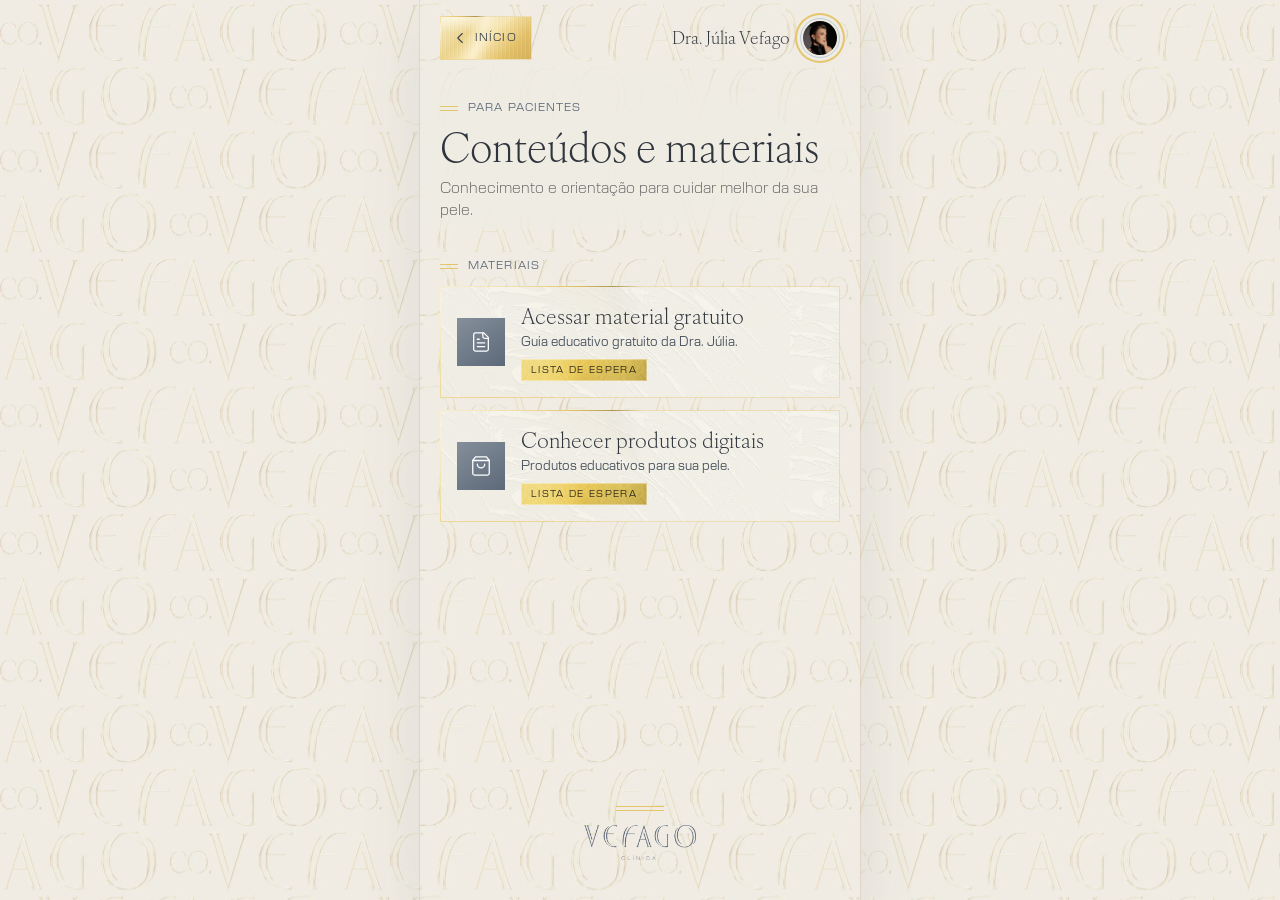
==== commit 9fc16159: "Botão Início dourado acetinado na página Conteúdos Co-Authored-By: Claude Opus 5.5 <noreply@anthropi" ====
--- a/conteudos.html
+++ b/conteudos.html
@@ -42,7 +42,8 @@
 .vf-hub{overflow:hidden;background:linear-gradient(135deg,#f7ebc6 0%,#ecd48f 32%,#f6e4ad 52%,#e2c068 78%,#d4b05a 100%) padding-box,conic-gradient(from var(--vf-a),rgba(229,197,106,.38) 0deg,rgba(229,197,106,.38) 205deg,#ecd48f 250deg,#fbf3dc 282deg,#e5c56a 308deg,#ac9450 334deg,rgba(229,197,106,.38) 360deg) border-box}
 .vf-hub-dark{background:linear-gradient(160deg,#464f5b 0%,#2f353d 100%) padding-box,conic-gradient(from var(--vf-a),rgba(229,197,106,.38) 0deg,rgba(229,197,106,.38) 205deg,#ecd48f 250deg,#fbf3dc 282deg,#e5c56a 308deg,#ac9450 334deg,rgba(229,197,106,.38) 360deg) border-box}
 .vf-cta{background:linear-gradient(135deg,#5d6979 0%,#464f5b 100%) padding-box,conic-gradient(from var(--vf-a),rgba(229,197,106,.38) 0deg,rgba(229,197,106,.38) 205deg,#ecd48f 250deg,#fbf3dc 282deg,#e5c56a 308deg,#ac9450 334deg,rgba(229,197,106,.38) 360deg) border-box}
-.vf-back{background:linear-gradient(rgba(239,236,227,.92),rgba(239,236,227,.92)) padding-box,conic-gradient(from var(--vf-a),rgba(229,197,106,.38) 0deg,rgba(229,197,106,.38) 205deg,#ecd48f 250deg,#fbf3dc 282deg,#e5c56a 308deg,#ac9450 334deg,rgba(229,197,106,.38) 360deg) border-box}
+.vf-back{color:#3d4550 !important;overflow:hidden;background:linear-gradient(135deg,#f7ebc6 0%,#ecd48f 32%,#f6e4ad 52%,#e2c068 78%,#d4b05a 100%) padding-box,conic-gradient(from var(--vf-a),rgba(229,197,106,.38) 0deg,rgba(229,197,106,.38) 205deg,#ecd48f 250deg,#fbf3dc 282deg,#e5c56a 308deg,#ac9450 334deg,rgba(229,197,106,.38) 360deg) border-box}
+.vf-back::before{content:"";position:absolute;inset:0;z-index:-1;pointer-events:none;background:radial-gradient(120% 70% at 18% 0%,rgba(255,251,238,.75) 0%,rgba(255,251,238,0) 55%),linear-gradient(112deg,rgba(255,255,255,0) 30%,rgba(255,250,232,.55) 44%,rgba(255,255,255,0) 58%),repeating-linear-gradient(90deg,rgba(255,255,255,.10) 0 1px,rgba(172,148,80,.06) 1px 2px,rgba(255,255,255,0) 2px 4px)}
 .vf-back-dark{background:linear-gradient(#2f353d,#2f353d) padding-box,conic-gradient(from var(--vf-a),rgba(229,197,106,.38) 0deg,rgba(229,197,106,.38) 205deg,#ecd48f 250deg,#fbf3dc 282deg,#e5c56a 308deg,#ac9450 334deg,rgba(229,197,106,.38) 360deg) border-box}
 .vf-form{background:linear-gradient(rgba(247,246,241,.95),rgba(247,246,241,.95)) padding-box,conic-gradient(from var(--vf-a),rgba(229,197,106,.38) 0deg,rgba(229,197,106,.38) 205deg,#ecd48f 250deg,#fbf3dc 282deg,#e5c56a 308deg,#ac9450 334deg,rgba(229,197,106,.38) 360deg) border-box}
 .vf-link::before,.vf-hub::before,.vf-cta::before,.vf-form::before{content:"";position:absolute;inset:0;z-index:-1;pointer-events:none}
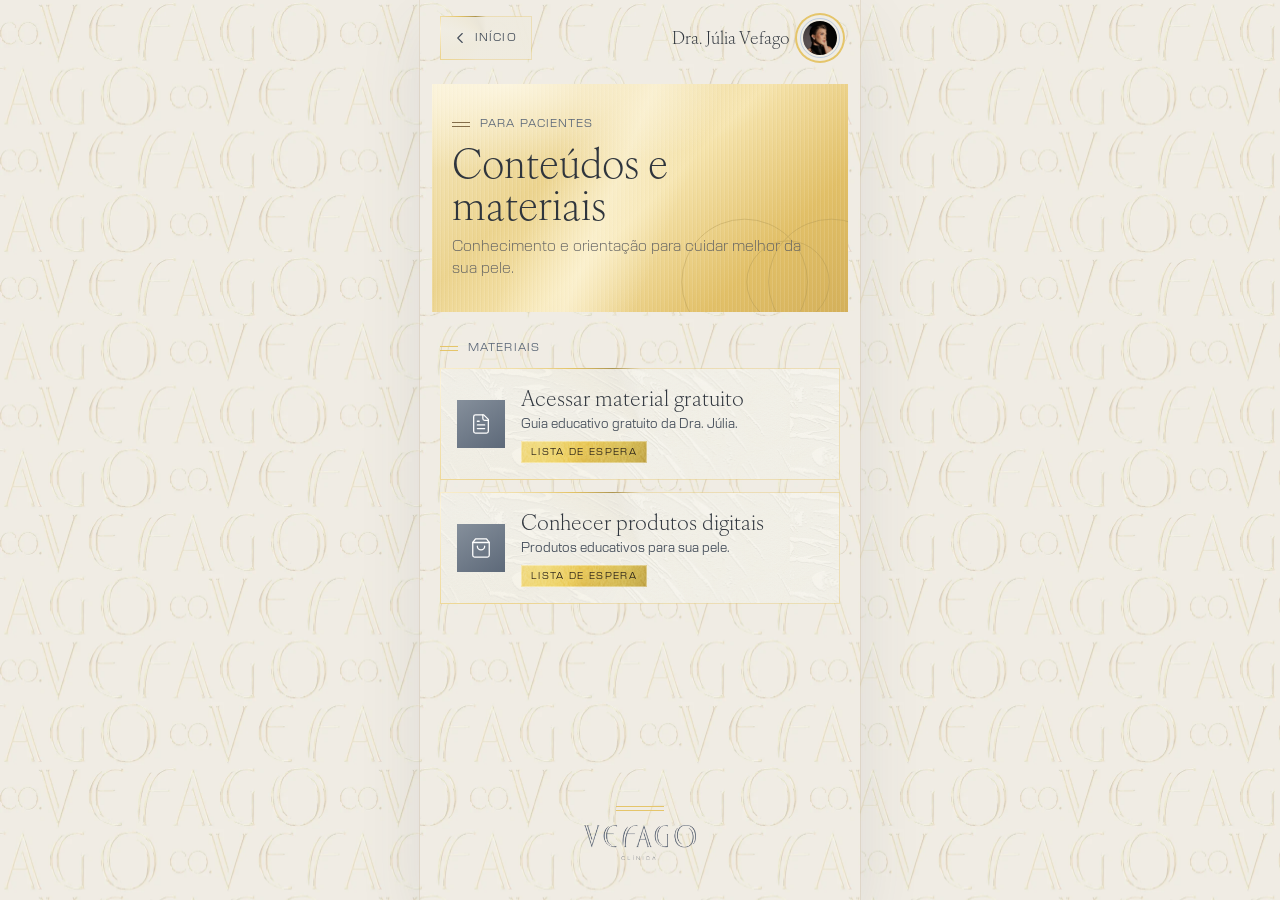
==== commit 13e6da4c: "Bloco dourado no topo da página Conteúdos; botão Início volta ao original Co-Authored-By: Claude Opu" ====
--- a/conteudos.html
+++ b/conteudos.html
@@ -42,8 +42,7 @@
 .vf-hub{overflow:hidden;background:linear-gradient(135deg,#f7ebc6 0%,#ecd48f 32%,#f6e4ad 52%,#e2c068 78%,#d4b05a 100%) padding-box,conic-gradient(from var(--vf-a),rgba(229,197,106,.38) 0deg,rgba(229,197,106,.38) 205deg,#ecd48f 250deg,#fbf3dc 282deg,#e5c56a 308deg,#ac9450 334deg,rgba(229,197,106,.38) 360deg) border-box}
 .vf-hub-dark{background:linear-gradient(160deg,#464f5b 0%,#2f353d 100%) padding-box,conic-gradient(from var(--vf-a),rgba(229,197,106,.38) 0deg,rgba(229,197,106,.38) 205deg,#ecd48f 250deg,#fbf3dc 282deg,#e5c56a 308deg,#ac9450 334deg,rgba(229,197,106,.38) 360deg) border-box}
 .vf-cta{background:linear-gradient(135deg,#5d6979 0%,#464f5b 100%) padding-box,conic-gradient(from var(--vf-a),rgba(229,197,106,.38) 0deg,rgba(229,197,106,.38) 205deg,#ecd48f 250deg,#fbf3dc 282deg,#e5c56a 308deg,#ac9450 334deg,rgba(229,197,106,.38) 360deg) border-box}
-.vf-back{color:#3d4550 !important;overflow:hidden;background:linear-gradient(135deg,#f7ebc6 0%,#ecd48f 32%,#f6e4ad 52%,#e2c068 78%,#d4b05a 100%) padding-box,conic-gradient(from var(--vf-a),rgba(229,197,106,.38) 0deg,rgba(229,197,106,.38) 205deg,#ecd48f 250deg,#fbf3dc 282deg,#e5c56a 308deg,#ac9450 334deg,rgba(229,197,106,.38) 360deg) border-box}
-.vf-back::before{content:"";position:absolute;inset:0;z-index:-1;pointer-events:none;background:radial-gradient(120% 70% at 18% 0%,rgba(255,251,238,.75) 0%,rgba(255,251,238,0) 55%),linear-gradient(112deg,rgba(255,255,255,0) 30%,rgba(255,250,232,.55) 44%,rgba(255,255,255,0) 58%),repeating-linear-gradient(90deg,rgba(255,255,255,.10) 0 1px,rgba(172,148,80,.06) 1px 2px,rgba(255,255,255,0) 2px 4px)}
+.vf-back{background:linear-gradient(rgba(239,236,227,.92),rgba(239,236,227,.92)) padding-box,conic-gradient(from var(--vf-a),rgba(229,197,106,.38) 0deg,rgba(229,197,106,.38) 205deg,#ecd48f 250deg,#fbf3dc 282deg,#e5c56a 308deg,#ac9450 334deg,rgba(229,197,106,.38) 360deg) border-box}
 .vf-back-dark{background:linear-gradient(#2f353d,#2f353d) padding-box,conic-gradient(from var(--vf-a),rgba(229,197,106,.38) 0deg,rgba(229,197,106,.38) 205deg,#ecd48f 250deg,#fbf3dc 282deg,#e5c56a 308deg,#ac9450 334deg,rgba(229,197,106,.38) 360deg) border-box}
 .vf-form{background:linear-gradient(rgba(247,246,241,.95),rgba(247,246,241,.95)) padding-box,conic-gradient(from var(--vf-a),rgba(229,197,106,.38) 0deg,rgba(229,197,106,.38) 205deg,#ecd48f 250deg,#fbf3dc 282deg,#e5c56a 308deg,#ac9450 334deg,rgba(229,197,106,.38) 360deg) border-box}
 .vf-link::before,.vf-hub::before,.vf-cta::before,.vf-form::before{content:"";position:absolute;inset:0;z-index:-1;pointer-events:none}
@@ -54,6 +53,9 @@
 .vf-form::before{background:url(/assets/tex-lines.webp) center/300px auto;mix-blend-mode:multiply;opacity:.09}
 .vf-hub::after{content:"";position:absolute;right:-70px;bottom:-46px;width:260px;height:152px;z-index:-1;pointer-events:none;background:url("data:image/svg+xml,%3Csvg xmlns='http://www.w3.org/2000/svg' viewBox='0 0 240 140'%3E%3Cg fill='none' stroke='%23ac9450' stroke-width='.8'%3E%3Ccircle cx='80' cy='70' r='58'/%3E%3Ccircle cx='160' cy='70' r='58'/%3E%3Ccircle cx='120' cy='70' r='38'/%3E%3C/g%3E%3C/svg%3E") center/contain no-repeat;opacity:.45}
 .vf-hub-dark::after{background-image:url("data:image/svg+xml,%3Csvg xmlns='http://www.w3.org/2000/svg' viewBox='0 0 240 140'%3E%3Cg fill='none' stroke='%23ecd48f' stroke-width='.8'%3E%3Ccircle cx='80' cy='70' r='58'/%3E%3Ccircle cx='160' cy='70' r='58'/%3E%3Ccircle cx='120' cy='70' r='38'/%3E%3C/g%3E%3C/svg%3E");opacity:.28}
+.vf-hero-gold{position:relative;isolation:isolate;overflow:hidden;background:linear-gradient(135deg,#f7ebc6 0%,#ecd48f 32%,#f6e4ad 52%,#e2c068 78%,#d4b05a 100%)}
+.vf-hero-gold::before{content:"";position:absolute;inset:0;z-index:-1;pointer-events:none;background:radial-gradient(120% 70% at 18% 0%,rgba(255,251,238,.75) 0%,rgba(255,251,238,0) 55%),linear-gradient(112deg,rgba(255,255,255,0) 30%,rgba(255,250,232,.55) 44%,rgba(255,255,255,0) 58%),repeating-linear-gradient(90deg,rgba(255,255,255,.10) 0 1px,rgba(172,148,80,.06) 1px 2px,rgba(255,255,255,0) 2px 4px)}
+.vf-hero-gold::after{content:"";position:absolute;right:-70px;bottom:-46px;width:260px;height:152px;z-index:-1;pointer-events:none;background:url("data:image/svg+xml,%3Csvg xmlns='http://www.w3.org/2000/svg' viewBox='0 0 240 140'%3E%3Cg fill='none' stroke='%23ac9450' stroke-width='.8'%3E%3Ccircle cx='80' cy='70' r='58'/%3E%3Ccircle cx='160' cy='70' r='58'/%3E%3Ccircle cx='120' cy='70' r='38'/%3E%3C/g%3E%3C/svg%3E") center/contain no-repeat;opacity:.45}
 
 html{background:#efece3}
 body{min-height:100vh;background-color:#efece3;background-image:url(/assets/wallpaper.webp);background-repeat:repeat;background-size:340px auto}
@@ -72,8 +74,8 @@
 </div>
 </header>
 
-<section style="display: flex; flex-direction: column; gap: 10px; padding: 40px 20px 8px; background: radial-gradient(ellipse 85% 75% at 35% 55%, rgba(239,236,227,.96) 0%, rgba(239,236,227,.85) 55%, rgba(239,236,227,0) 100%)">
-<p style="margin: 0; display: flex; align-items: center; gap: 10px; font-size: 11px; line-height: 16px; font-weight: 400; letter-spacing: 0.1em; text-transform: uppercase; color: var(--brand)"><span style="width: 18px; height: 3px; border-top: 1px solid var(--gold-400); border-bottom: 1px solid var(--gold-400)"></span>Para pacientes</p>
+<section class="vf-hero-gold" style="display: flex; flex-direction: column; gap: 10px; margin: 24px 12px 0; padding: 32px 20px 32px; border-radius: 0">
+<p style="margin: 0; display: flex; align-items: center; gap: 10px; font-size: 11px; line-height: 16px; font-weight: 400; letter-spacing: 0.1em; text-transform: uppercase; color: var(--brand)"><span style="width: 18px; height: 3px; border-top: 1px solid var(--tan-500, #ac9450); border-bottom: 1px solid var(--tan-500, #ac9450)"></span>Para pacientes</p>
 <h1 style="margin: 0; font-family: var(--font-display); font-size: 40px; line-height: 42px; font-weight: 400; letter-spacing: 0; color: var(--ink)">Conteúdos e materiais</h1>
 <p style="margin: 0; font-size: 15px; line-height: 22px; font-weight: 300; color: var(--ink-muted)">Conhecimento e orientação para cuidar melhor da sua pele.</p>
 </section>
